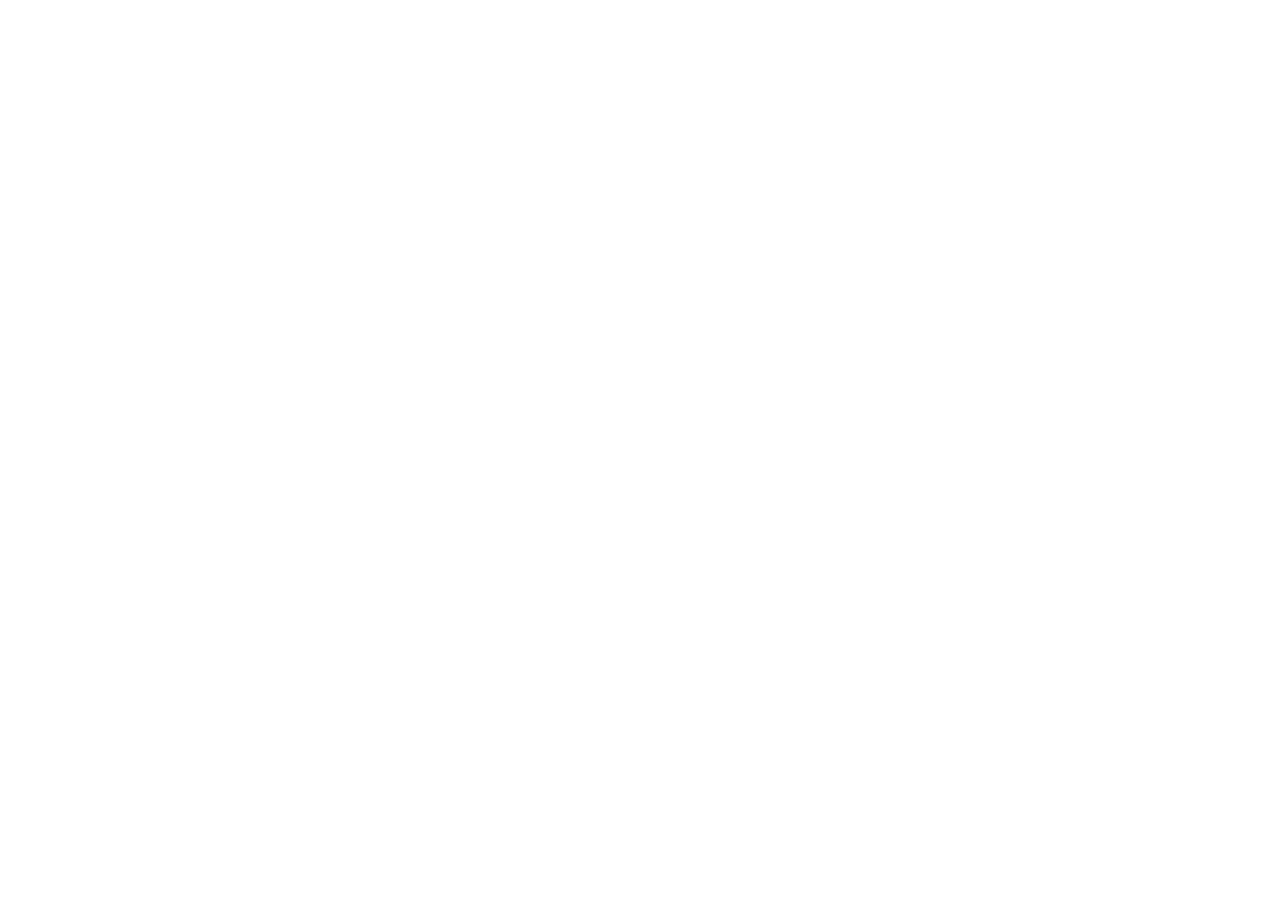
==== index.html @ 61651390 "Creación" ====
<!DOCTYPE html>
<html lang="es">
<head>
    <meta charset="UTF-8">
    <meta name="viewport" content="width=device-width, initial-scale=1.0">
    <title>Document</title>


    
</head>
<body>
    
</body>
</html>
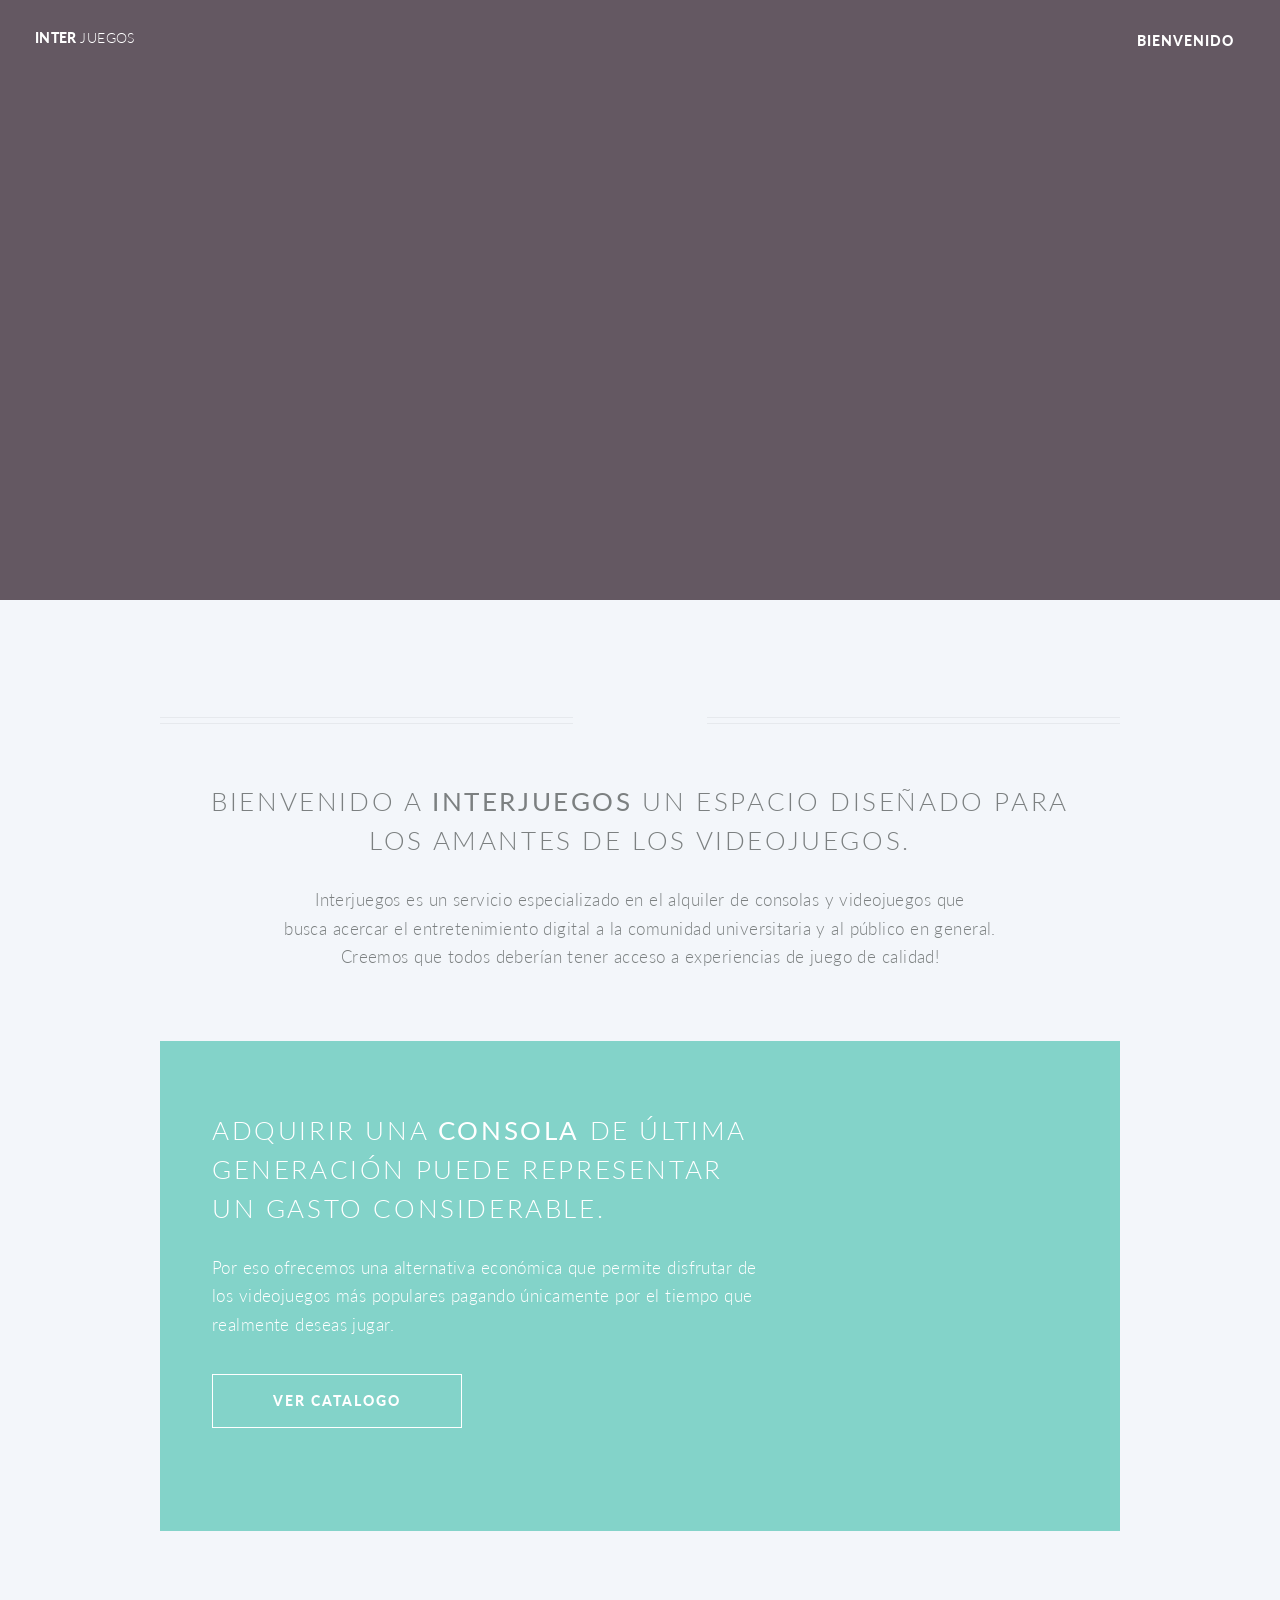
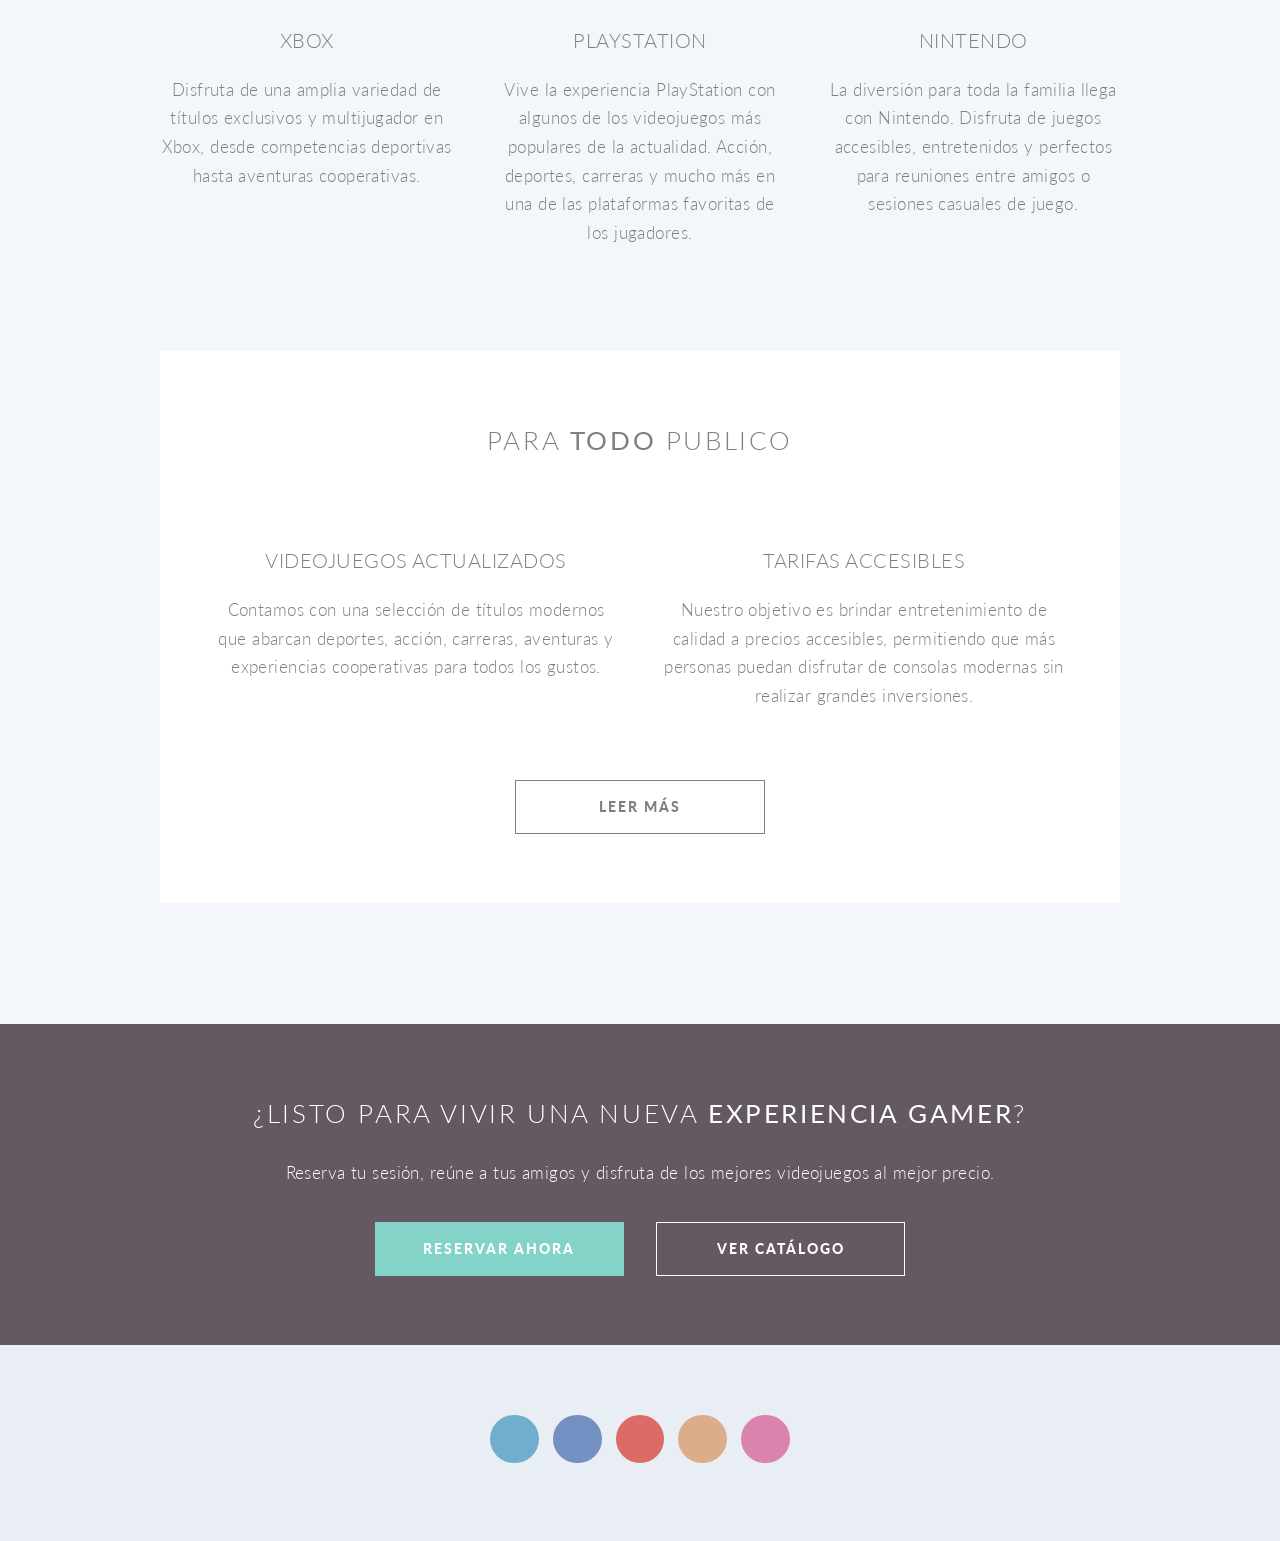
==== commit 68b3cbbc: "desarrollo" ====
--- a/index.html
+++ b/index.html
@@ -1,14 +1,257 @@
-<!DOCTYPE html>
-<html lang="es">
-<head>
-    <meta charset="UTF-8">
-    <meta name="viewport" content="width=device-width, initial-scale=1.0">
-    <title>Document</title>
-
-
-    
-</head>
-<body>
-    
-</body>
+<!DOCTYPE HTML>
+<html>
+	<head>
+		<title>InterJuegos</title>
+		<meta charset="utf-8" />
+		<meta name="viewport" content="width=device-width, initial-scale=1, user-scalable=no" />
+		<link rel="stylesheet" href="style.css" />
+		<noscript><link rel="stylesheet" href="assets/css/noscript.css" /></noscript>
+	</head>
+	<body class="index is-preload">
+		<div id="page-wrapper">
+			<!-- Header -->
+				<header id="header" class="alt">
+					<h1 id="logo"><a href="index.html">Inter <span>Juegos</span></a></h1>
+					<nav id="nav">
+						
+						<ul>
+							<li class="current"><a href="index.html">Bienvenido</a></li>
+							<!-- <li class="submenu">
+								<a href="#">Layouts</a>
+								<ul>
+									<li><a href="left-sidebar.html">Left Sidebar</a></li>
+									<li><a href="right-sidebar.html">Right Sidebar</a></li>
+									<li><a href="no-sidebar.html">No Sidebar</a></li>
+									<li><a href="contact.html">Contact</a></li>
+									<li class="submenu">
+										<a href="#">Submenu</a>
+										<ul>
+											<li><a href="#">Dolore Sed</a></li>
+											<li><a href="#">Consequat</a></li>
+											<li><a href="#">Lorem Magna</a></li>
+											<li><a href="#">Sed Magna</a></li>
+											<li><a href="#">Ipsum Nisl</a></li>
+										</ul>
+									</li>
+								</ul>
+							</li>
+							<li><a href="#" class="button primary">Sign Up</a></li> -->
+						</ul>
+
+					</nav>
+				</header>
+
+			<!-- Banner -->
+				<section id="banner">
+
+					<div class="inner">
+
+						<header>
+							<h2>Gamer</h2>
+						</header>
+						<p>La mejor <strong>Experiencia</strong>,
+						<br />
+						al mejor <strong>precio</strong>
+						<br />
+						solo en InterJuegos</a>.</p>
+						<footer>
+							<ul class="buttons stacked">
+								<li><a href="#main" class="button fit scrolly">Leer más</a></li>
+							</ul>
+						</footer>
+
+					</div>
+
+				</section>
+
+			<!-- Main -->
+				<article id="main">
+
+					<header class="special container">
+						<span class="icon solid fa-chart-bar"></span>
+						<h2>Bienvenido a <strong>InterJuegos</strong> un espacio diseñado para
+						<br />
+						los amantes de los videojuegos.</h2>
+						<p>Interjuegos es un servicio especializado en el alquiler de consolas y videojuegos que 
+						<br />
+							busca acercar el entretenimiento digital a la comunidad universitaria y al público en general.
+						<br />
+							Creemos que todos deberían tener acceso a experiencias de juego de calidad!</p>
+					</header>
+
+					<!-- One -->
+						<section class="wrapper style2 container special-alt">
+							<div class="row gtr-50">
+								<div class="col-8 col-12-narrower">
+
+									<header>
+										<h2>Adquirir una <strong>Consola</strong> de última generación puede representar un gasto considerable.</h2>
+									</header>
+									<p>Por eso ofrecemos una alternativa económica que permite disfrutar de los videojuegos más populares pagando únicamente por el tiempo que realmente deseas jugar.</p>
+									<footer>
+										<ul class="buttons">
+											<li><a href="#" class="button">Ver Catalogo</a></li>
+										</ul>
+									</footer>
+
+								</div>
+								<div class="col-4 col-12-narrower imp-narrower">
+
+									<ul class="featured-icons">
+										<li><span class="icon fa-clock"><span class="label">Feature 1</span></span></li>
+										<li><span class="icon solid fa-volume-up"><span class="label">Feature 2</span></span></li>
+										<li><span class="icon solid fa-laptop"><span class="label">Feature 3</span></span></li>
+										<li><span class="icon solid fa-inbox"><span class="label">Feature 4</span></span></li>
+										<li><span class="icon solid fa-lock"><span class="label">Feature 5</span></span></li>
+										<li><span class="icon solid fa-cog"><span class="label">Feature 6</span></span></li>
+									</ul>
+
+								</div>
+							</div>
+						</section>
+
+					<!-- Two -->
+						<section class="wrapper style1 container special">
+							<div class="row">
+								<div class="col-4 col-12-narrower">
+
+									<section>
+										<span class="icon solid featured fa-check"></span>
+										<header>
+											<h3>XBOX</h3>
+										</header>
+										<p>Disfruta de una amplia variedad de títulos exclusivos y multijugador en Xbox, desde competencias deportivas hasta aventuras cooperativas.</p>
+									</section>
+
+								</div>
+								<div class="col-4 col-12-narrower">
+
+									<section>
+										<span class="icon solid featured fa-check"></span>
+										<header>
+											<h3>PlayStation</h3>
+										</header>
+										<p>Vive la experiencia PlayStation con algunos de los videojuegos más populares de la actualidad. Acción, deportes, carreras y mucho más en una de las plataformas favoritas de los jugadores.</p>
+									</section>
+
+								</div>
+								<div class="col-4 col-12-narrower">
+
+									<section>
+										<span class="icon solid featured fa-check"></span>
+										<header>
+											<h3>Nintendo</h3>
+										</header>
+										<p>La diversión para toda la familia llega con Nintendo. Disfruta de juegos accesibles, entretenidos y perfectos para reuniones entre amigos o sesiones casuales de juego.</p>
+
+								</div>
+							</div>
+						</section>
+
+					<!-- Three -->
+						<section class="wrapper style3 container special">
+
+							<header class="major">
+								<h2>Para <strong>TODO</strong> Publico</h2>
+							</header>
+
+							<div class="row">
+								<div class="col-6 col-12-narrower">
+
+									<section>
+										<a href="#" class="image featured"><img src="images/pic01.jpg" alt="" /></a>
+										<header>
+											<h3>Videojuegos Actualizados</h3>
+										</header>
+										<p>Contamos con una selección de títulos modernos que abarcan deportes, acción, carreras, aventuras y experiencias cooperativas para todos los gustos.</p>
+									</section>
+
+								</div>
+								<div class="col-6 col-12-narrower">
+
+									<section>
+										<a href="#" class="image featured"><img src="images/pic02.jpg" alt="" /></a>
+										<header>
+											<h3>Tarifas Accesibles</h3>
+										</header>
+										<p>Nuestro objetivo es brindar entretenimiento de calidad a precios accesibles, permitiendo que más personas puedan disfrutar de consolas modernas sin realizar grandes inversiones.</p>
+									</section>
+
+								</div>
+							</div>
+							<div class="row">
+								<div class="col-6 col-12-narrower">
+
+									<!-- <section>
+										<a href="#" class="image featured"><img src="images/pic03.jpg" alt="" /></a>
+										<header>
+											<h3>Comunidad Gamer</h3>
+										</header>
+										<p>InterJuegos busca crear un espacio donde estudiantes y aficionados a los videojuegos puedan reunirse, compartir experiencias y descubrir nuevas formas de entretenimiento digital.</p>
+									</section>
+								<div class="col-6 col-12-narrower">
+
+									<section>
+										<a href="#" class="image featured"><img src="images/pic04.jpg" alt="" /></a>
+										<header>
+											<h3>Experiencias Multijugador</h3>
+										</header>
+										<p>Comparte partidas con tus amigos y disfruta de competencias llenas de emoción. InterJuegos está diseñado para ofrecer momentos inolvidables entre compañeros de estudio y grupos de amigos.</p>
+									</section>
+ -->
+								</div>
+							</div>
+
+							<footer class="major">
+								<ul class="buttons">
+									<li><a href="#" class="button">Leer Más</a></li>
+								</ul>
+							</footer> 
+
+						</section>
+
+				</article>
+
+			<!-- CTA -->
+				<section id="cta">
+
+					<header>
+						<h2>¿Listo para vivir una nueva <strong>experiencia gamer</strong>?</h2>
+						<p>Reserva tu sesión, reúne a tus amigos y disfruta de los mejores videojuegos al mejor precio.</p>
+					</header>
+					<footer>
+						<ul class="buttons">
+							<li><a href="#" class="button primary">Reservar ahora</a></li>
+							<li><a href="#" class="button">Ver catálogo</a></li>
+						</ul>
+					</footer>
+
+				</section>
+
+			<!-- Footer -->
+				<footer id="footer">
+
+					<ul class="icons">
+						<li><a href="#" class="icon brands circle fa-twitter"><span class="label">Twitter</span></a></li>
+						<li><a href="#" class="icon brands circle fa-facebook-f"><span class="label">Facebook</span></a></li>
+						<li><a href="#" class="icon brands circle fa-google-plus-g"><span class="label">Google+</span></a></li>
+						<li><a href="#" class="icon brands circle fa-github"><span class="label">Github</span></a></li>
+						<li><a href="#" class="icon brands circle fa-dribbble"><span class="label">Dribbble</span></a></li>
+					</ul>
+					
+				</footer>
+
+		</div>
+
+		<!-- Scripts -->
+			<script src="assets/js/jquery.min.js"></script>
+			<script src="assets/js/jquery.dropotron.min.js"></script>
+			<script src="assets/js/jquery.scrolly.min.js"></script>
+			<script src="assets/js/jquery.scrollex.min.js"></script>
+			<script src="assets/js/browser.min.js"></script>
+			<script src="assets/js/breakpoints.min.js"></script>
+			<script src="assets/js/util.js"></script>
+			<script src="assets/js/main.js"></script>
+
+	</body>
 </html>
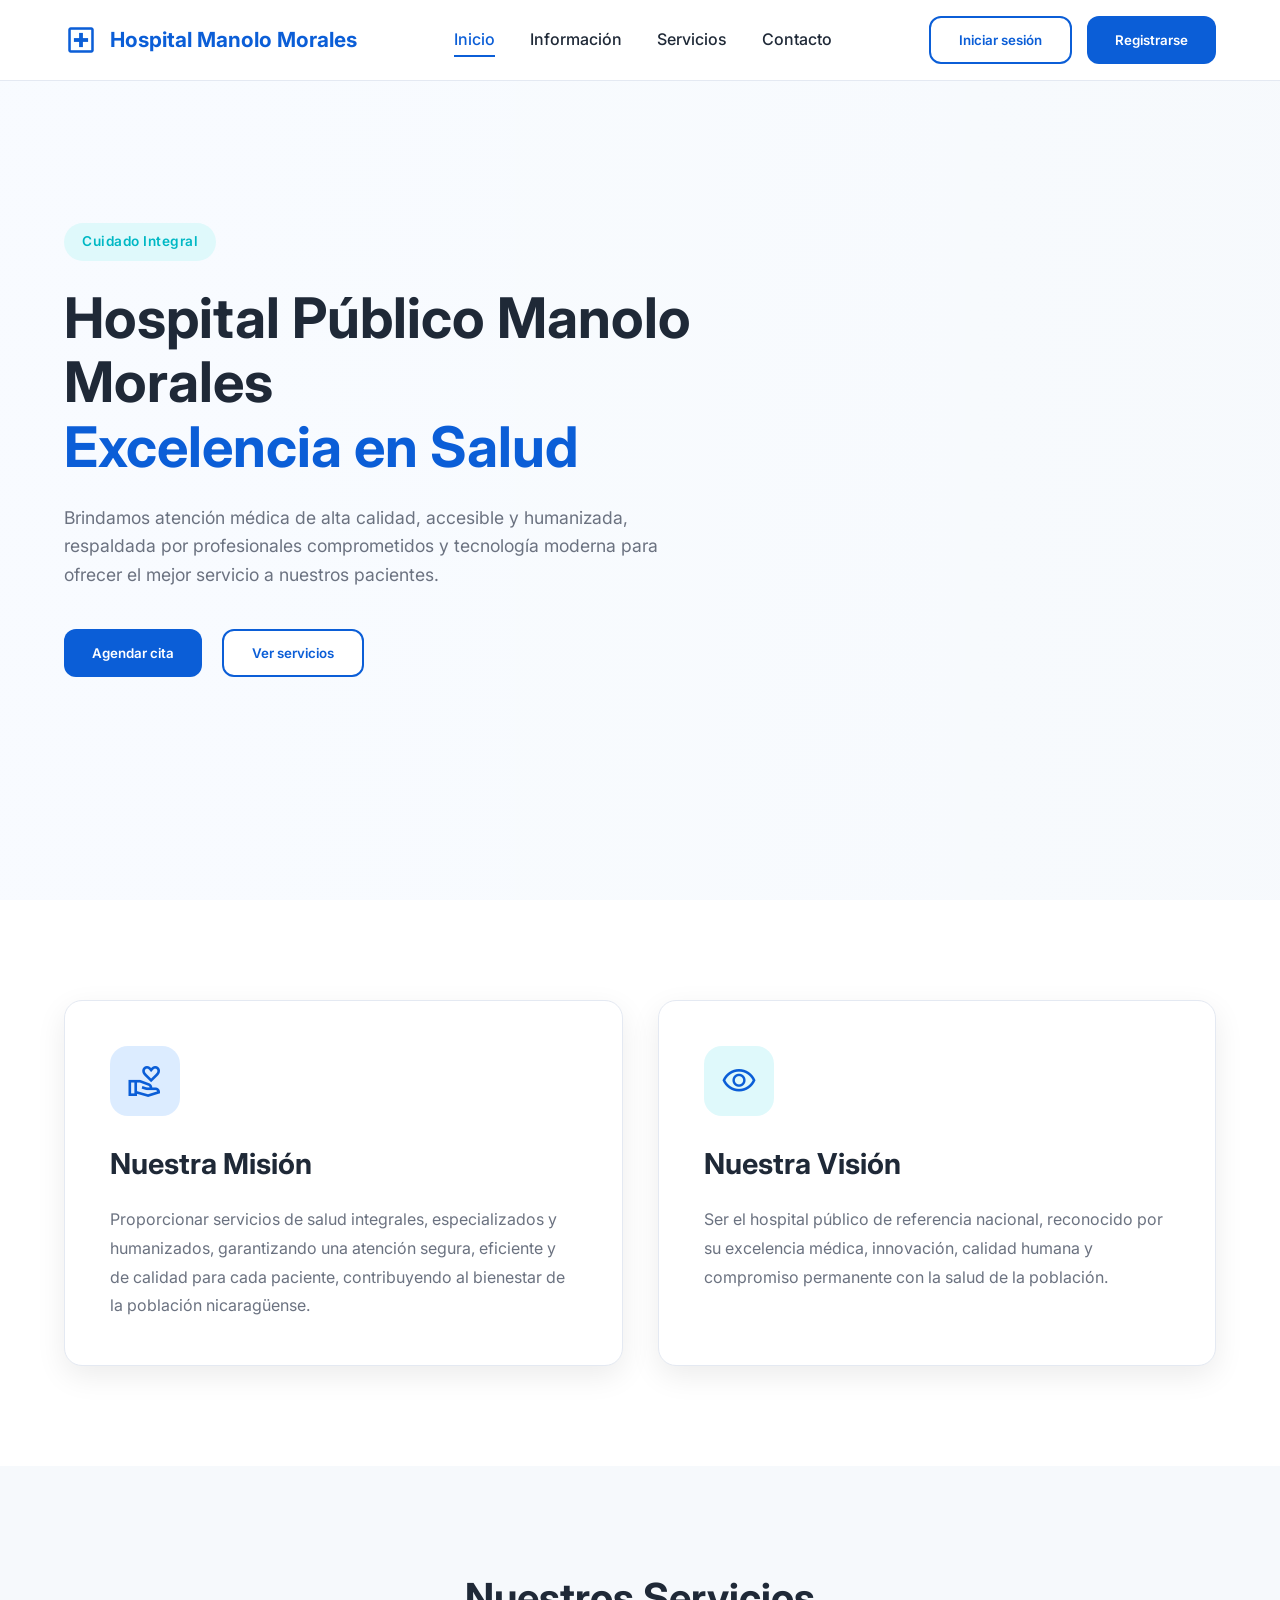
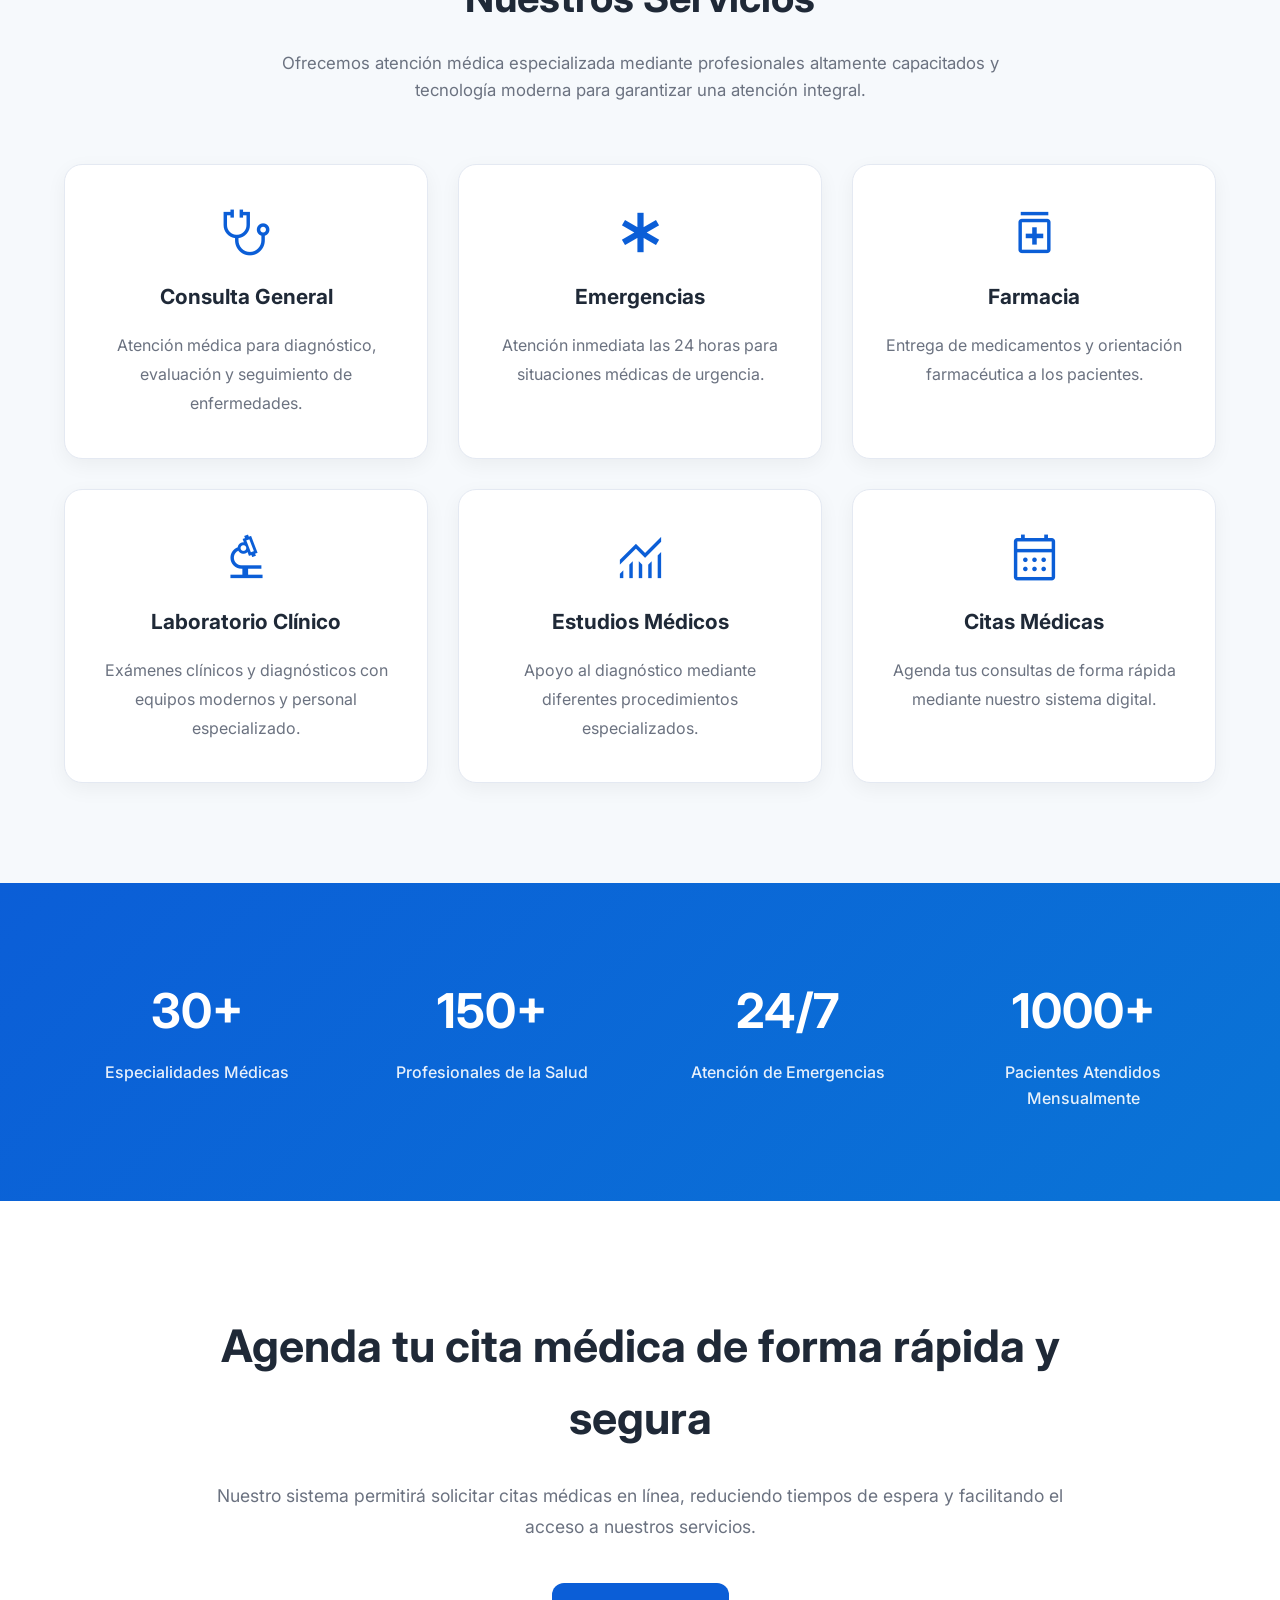
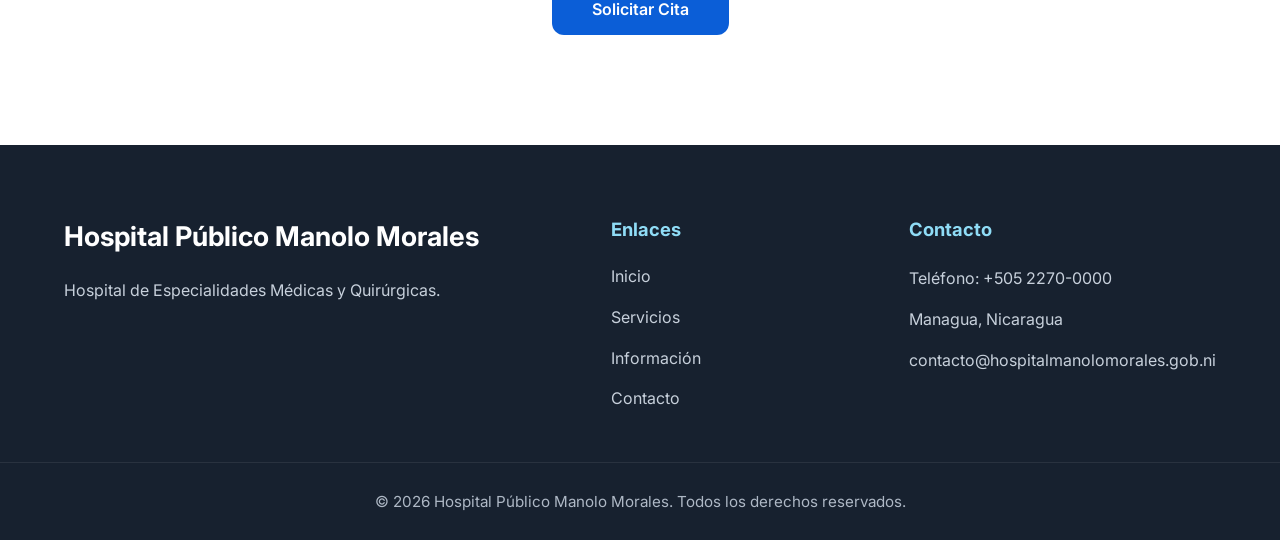
==== commit 4ef486aa: "Hospital web v1.2" ====
--- a/index.html
+++ b/index.html
@@ -1,257 +1,600 @@
-<!DOCTYPE HTML>
-<html>
-	<head>
-		<title>InterJuegos</title>
-		<meta charset="utf-8" />
-		<meta name="viewport" content="width=device-width, initial-scale=1, user-scalable=no" />
-		<link rel="stylesheet" href="style.css" />
-		<noscript><link rel="stylesheet" href="assets/css/noscript.css" /></noscript>
-	</head>
-	<body class="index is-preload">
-		<div id="page-wrapper">
-			<!-- Header -->
-				<header id="header" class="alt">
-					<h1 id="logo"><a href="index.html">Inter <span>Juegos</span></a></h1>
-					<nav id="nav">
-						
-						<ul>
-							<li class="current"><a href="index.html">Bienvenido</a></li>
-							<!-- <li class="submenu">
-								<a href="#">Layouts</a>
-								<ul>
-									<li><a href="left-sidebar.html">Left Sidebar</a></li>
-									<li><a href="right-sidebar.html">Right Sidebar</a></li>
-									<li><a href="no-sidebar.html">No Sidebar</a></li>
-									<li><a href="contact.html">Contact</a></li>
-									<li class="submenu">
-										<a href="#">Submenu</a>
-										<ul>
-											<li><a href="#">Dolore Sed</a></li>
-											<li><a href="#">Consequat</a></li>
-											<li><a href="#">Lorem Magna</a></li>
-											<li><a href="#">Sed Magna</a></li>
-											<li><a href="#">Ipsum Nisl</a></li>
-										</ul>
-									</li>
-								</ul>
-							</li>
-							<li><a href="#" class="button primary">Sign Up</a></li> -->
-						</ul>
-
-					</nav>
-				</header>
-
-			<!-- Banner -->
-				<section id="banner">
-
-					<div class="inner">
-
-						<header>
-							<h2>Gamer</h2>
-						</header>
-						<p>La mejor <strong>Experiencia</strong>,
-						<br />
-						al mejor <strong>precio</strong>
-						<br />
-						solo en InterJuegos</a>.</p>
-						<footer>
-							<ul class="buttons stacked">
-								<li><a href="#main" class="button fit scrolly">Leer más</a></li>
-							</ul>
-						</footer>
-
-					</div>
-
-				</section>
-
-			<!-- Main -->
-				<article id="main">
-
-					<header class="special container">
-						<span class="icon solid fa-chart-bar"></span>
-						<h2>Bienvenido a <strong>InterJuegos</strong> un espacio diseñado para
-						<br />
-						los amantes de los videojuegos.</h2>
-						<p>Interjuegos es un servicio especializado en el alquiler de consolas y videojuegos que 
-						<br />
-							busca acercar el entretenimiento digital a la comunidad universitaria y al público en general.
-						<br />
-							Creemos que todos deberían tener acceso a experiencias de juego de calidad!</p>
-					</header>
-
-					<!-- One -->
-						<section class="wrapper style2 container special-alt">
-							<div class="row gtr-50">
-								<div class="col-8 col-12-narrower">
-
-									<header>
-										<h2>Adquirir una <strong>Consola</strong> de última generación puede representar un gasto considerable.</h2>
-									</header>
-									<p>Por eso ofrecemos una alternativa económica que permite disfrutar de los videojuegos más populares pagando únicamente por el tiempo que realmente deseas jugar.</p>
-									<footer>
-										<ul class="buttons">
-											<li><a href="#" class="button">Ver Catalogo</a></li>
-										</ul>
-									</footer>
-
-								</div>
-								<div class="col-4 col-12-narrower imp-narrower">
-
-									<ul class="featured-icons">
-										<li><span class="icon fa-clock"><span class="label">Feature 1</span></span></li>
-										<li><span class="icon solid fa-volume-up"><span class="label">Feature 2</span></span></li>
-										<li><span class="icon solid fa-laptop"><span class="label">Feature 3</span></span></li>
-										<li><span class="icon solid fa-inbox"><span class="label">Feature 4</span></span></li>
-										<li><span class="icon solid fa-lock"><span class="label">Feature 5</span></span></li>
-										<li><span class="icon solid fa-cog"><span class="label">Feature 6</span></span></li>
-									</ul>
-
-								</div>
-							</div>
-						</section>
-
-					<!-- Two -->
-						<section class="wrapper style1 container special">
-							<div class="row">
-								<div class="col-4 col-12-narrower">
-
-									<section>
-										<span class="icon solid featured fa-check"></span>
-										<header>
-											<h3>XBOX</h3>
-										</header>
-										<p>Disfruta de una amplia variedad de títulos exclusivos y multijugador en Xbox, desde competencias deportivas hasta aventuras cooperativas.</p>
-									</section>
-
-								</div>
-								<div class="col-4 col-12-narrower">
-
-									<section>
-										<span class="icon solid featured fa-check"></span>
-										<header>
-											<h3>PlayStation</h3>
-										</header>
-										<p>Vive la experiencia PlayStation con algunos de los videojuegos más populares de la actualidad. Acción, deportes, carreras y mucho más en una de las plataformas favoritas de los jugadores.</p>
-									</section>
-
-								</div>
-								<div class="col-4 col-12-narrower">
-
-									<section>
-										<span class="icon solid featured fa-check"></span>
-										<header>
-											<h3>Nintendo</h3>
-										</header>
-										<p>La diversión para toda la familia llega con Nintendo. Disfruta de juegos accesibles, entretenidos y perfectos para reuniones entre amigos o sesiones casuales de juego.</p>
-
-								</div>
-							</div>
-						</section>
-
-					<!-- Three -->
-						<section class="wrapper style3 container special">
-
-							<header class="major">
-								<h2>Para <strong>TODO</strong> Publico</h2>
-							</header>
-
-							<div class="row">
-								<div class="col-6 col-12-narrower">
-
-									<section>
-										<a href="#" class="image featured"><img src="images/pic01.jpg" alt="" /></a>
-										<header>
-											<h3>Videojuegos Actualizados</h3>
-										</header>
-										<p>Contamos con una selección de títulos modernos que abarcan deportes, acción, carreras, aventuras y experiencias cooperativas para todos los gustos.</p>
-									</section>
-
-								</div>
-								<div class="col-6 col-12-narrower">
-
-									<section>
-										<a href="#" class="image featured"><img src="images/pic02.jpg" alt="" /></a>
-										<header>
-											<h3>Tarifas Accesibles</h3>
-										</header>
-										<p>Nuestro objetivo es brindar entretenimiento de calidad a precios accesibles, permitiendo que más personas puedan disfrutar de consolas modernas sin realizar grandes inversiones.</p>
-									</section>
-
-								</div>
-							</div>
-							<div class="row">
-								<div class="col-6 col-12-narrower">
-
-									<!-- <section>
-										<a href="#" class="image featured"><img src="images/pic03.jpg" alt="" /></a>
-										<header>
-											<h3>Comunidad Gamer</h3>
-										</header>
-										<p>InterJuegos busca crear un espacio donde estudiantes y aficionados a los videojuegos puedan reunirse, compartir experiencias y descubrir nuevas formas de entretenimiento digital.</p>
-									</section>
-								<div class="col-6 col-12-narrower">
-
-									<section>
-										<a href="#" class="image featured"><img src="images/pic04.jpg" alt="" /></a>
-										<header>
-											<h3>Experiencias Multijugador</h3>
-										</header>
-										<p>Comparte partidas con tus amigos y disfruta de competencias llenas de emoción. InterJuegos está diseñado para ofrecer momentos inolvidables entre compañeros de estudio y grupos de amigos.</p>
-									</section>
- -->
-								</div>
-							</div>
-
-							<footer class="major">
-								<ul class="buttons">
-									<li><a href="#" class="button">Leer Más</a></li>
-								</ul>
-							</footer> 
-
-						</section>
-
-				</article>
-
-			<!-- CTA -->
-				<section id="cta">
-
-					<header>
-						<h2>¿Listo para vivir una nueva <strong>experiencia gamer</strong>?</h2>
-						<p>Reserva tu sesión, reúne a tus amigos y disfruta de los mejores videojuegos al mejor precio.</p>
-					</header>
-					<footer>
-						<ul class="buttons">
-							<li><a href="#" class="button primary">Reservar ahora</a></li>
-							<li><a href="#" class="button">Ver catálogo</a></li>
-						</ul>
-					</footer>
-
-				</section>
-
-			<!-- Footer -->
-				<footer id="footer">
-
-					<ul class="icons">
-						<li><a href="#" class="icon brands circle fa-twitter"><span class="label">Twitter</span></a></li>
-						<li><a href="#" class="icon brands circle fa-facebook-f"><span class="label">Facebook</span></a></li>
-						<li><a href="#" class="icon brands circle fa-google-plus-g"><span class="label">Google+</span></a></li>
-						<li><a href="#" class="icon brands circle fa-github"><span class="label">Github</span></a></li>
-						<li><a href="#" class="icon brands circle fa-dribbble"><span class="label">Dribbble</span></a></li>
-					</ul>
-					
-				</footer>
-
-		</div>
-
-		<!-- Scripts -->
-			<script src="assets/js/jquery.min.js"></script>
-			<script src="assets/js/jquery.dropotron.min.js"></script>
-			<script src="assets/js/jquery.scrolly.min.js"></script>
-			<script src="assets/js/jquery.scrollex.min.js"></script>
-			<script src="assets/js/browser.min.js"></script>
-			<script src="assets/js/breakpoints.min.js"></script>
-			<script src="assets/js/util.js"></script>
-			<script src="assets/js/main.js"></script>
-
-	</body>
+<!DOCTYPE html>
+<html lang="es">
+
+<head>
+    <meta charset="UTF-8">
+    <meta name="viewport" content="width=device-width, initial-scale=1.0">
+
+    <title>Hospital Público Manolo Morales</title>
+
+    <!-- Google Fonts -->
+    <link rel="preconnect" href="https://fonts.googleapis.com">
+    <link rel="preconnect" href="https://fonts.gstatic.com" crossorigin>
+
+    <link href="https://fonts.googleapis.com/css2?family=Inter:wght@300;400;500;600;700&display=swap"
+        rel="stylesheet">
+
+    <!-- Material Symbols -->
+    <link href="https://fonts.googleapis.com/css2?family=Material+Symbols+Outlined" rel="stylesheet">
+
+    <!-- Estilos -->
+    <link rel="stylesheet" href="assets/css/style.css">
+    <link rel="stylesheet" href="css/responsive.css">
+</head>
+
+<body>
+
+    <!-- ===========================
+         HEADER
+    ============================ -->
+
+    <header class="header">
+
+        <div class="container">
+
+            <div class="logo">
+
+                <span class="material-symbols-outlined">
+                    local_hospital
+                </span>
+
+                <h2>Hospital Manolo Morales</h2>
+
+            </div>
+
+            <nav class="navbar">
+
+                <ul class="nav-links">
+
+                    <li>
+                        <a href="#" class="active">
+                            Inicio
+                        </a>
+                    </li>
+
+                    <li>
+                        <a href="#">
+                            Información
+                        </a>
+                    </li>
+
+                    <li>
+                        <a href="#">
+                            Servicios
+                        </a>
+                    </li>
+
+                    <li>
+                        <a href="#">
+                            Contacto
+                        </a>
+                    </li>
+
+                </ul>
+
+            </nav>
+
+            <div class="header-buttons">
+
+                <a href="/assets/html/login.html">
+                    <button class="btn btn-outline">
+                        Iniciar sesión
+                    </button>
+                </a>
+
+                <button class="btn btn-primary">
+                    Registrarse
+                </button>
+
+            </div>
+
+            <button class="menu-button">
+
+                <span class="material-symbols-outlined">
+                    menu
+                </span>
+
+            </button>
+
+        </div>
+
+    </header>
+
+    <!-- ===========================
+         MAIN
+    ============================ -->
+
+    <main>
+
+        <!-- ===========================
+             HERO
+        ============================ -->
+
+        <section class="hero">
+
+            <div class="hero-overlay"></div>
+
+            <div class="container hero-container">
+
+                <div class="hero-content">
+
+                    <span class="hero-tag">
+
+                        Cuidado Integral
+
+                    </span>
+
+                    <h1>
+
+                        Hospital Público Manolo Morales
+
+                        <span>
+
+                            Excelencia en Salud
+
+                        </span>
+
+                    </h1>
+
+                    <p>
+
+                        Brindamos atención médica de alta calidad,
+                        accesible y humanizada, respaldada por
+                        profesionales comprometidos y tecnología
+                        moderna para ofrecer el mejor servicio a
+                        nuestros pacientes.
+
+                    </p>
+
+                    <div class="hero-buttons">
+
+                        <button class="btn btn-primary">
+
+                            Agendar cita
+
+                        </button>
+
+                        <button class="btn btn-secondary">
+
+                            Ver servicios
+
+                        </button>
+
+                    </div>
+
+                </div>
+
+            </div>
+
+        </section>
+
+                <!-- ===========================
+             MISIÓN Y VISIÓN
+        ============================ -->
+
+        <section class="about">
+
+            <div class="container">
+
+                <div class="cards">
+
+                    <!-- Misión -->
+
+                    <article class="card">
+
+                        <div class="card-icon">
+
+                            <span class="material-symbols-outlined">
+                                volunteer_activism
+                            </span>
+
+                        </div>
+
+                        <h2>
+                            Nuestra Misión
+                        </h2>
+
+                        <p>
+
+                            Proporcionar servicios de salud integrales,
+                            especializados y humanizados, garantizando
+                            una atención segura, eficiente y de calidad
+                            para cada paciente, contribuyendo al bienestar
+                            de la población nicaragüense.
+
+                        </p>
+
+                    </article>
+
+                    <!-- Visión -->
+
+                    <article class="card">
+
+                        <div class="card-icon secondary">
+
+                            <span class="material-symbols-outlined">
+                                visibility
+                            </span>
+
+                        </div>
+
+                        <h2>
+                            Nuestra Visión
+                        </h2>
+
+                        <p>
+
+                            Ser el hospital público de referencia nacional,
+                            reconocido por su excelencia médica, innovación,
+                            calidad humana y compromiso permanente con la
+                            salud de la población.
+
+                        </p>
+
+                    </article>
+
+                </div>
+
+            </div>
+
+        </section>
+
+        <!-- ===========================
+             SERVICIOS
+        ============================ -->
+
+        <section class="services">
+
+            <div class="container">
+
+                <div class="section-title">
+
+                    <h2>
+                        Nuestros Servicios
+                    </h2>
+
+                    <p>
+
+                        Ofrecemos atención médica especializada mediante
+                        profesionales altamente capacitados y tecnología
+                        moderna para garantizar una atención integral.
+
+                    </p>
+
+                </div>
+
+                <div class="services-grid">
+
+                    <article class="service-card">
+
+                        <span class="material-symbols-outlined">
+                            stethoscope
+                        </span>
+
+                        <h3>
+                            Consulta General
+                        </h3>
+
+                        <p>
+
+                            Atención médica para diagnóstico,
+                            evaluación y seguimiento de enfermedades.
+
+                        </p>
+
+                    </article>
+
+                    <article class="service-card">
+
+                        <span class="material-symbols-outlined">
+                            emergency
+                        </span>
+
+                        <h3>
+                            Emergencias
+                        </h3>
+
+                        <p>
+
+                            Atención inmediata las 24 horas para
+                            situaciones médicas de urgencia.
+
+                        </p>
+
+                    </article>
+
+                    <article class="service-card">
+
+                        <span class="material-symbols-outlined">
+                            medication
+                        </span>
+
+                        <h3>
+                            Farmacia
+                        </h3>
+
+                        <p>
+
+                            Entrega de medicamentos y orientación
+                            farmacéutica a los pacientes.
+
+                        </p>
+
+                    </article>
+
+                    <article class="service-card">
+
+                        <span class="material-symbols-outlined">
+                            biotech
+                        </span>
+
+                        <h3>
+                            Laboratorio Clínico
+                        </h3>
+
+                        <p>
+
+                            Exámenes clínicos y diagnósticos con
+                            equipos modernos y personal especializado.
+
+                        </p>
+
+                    </article>
+
+                    <article class="service-card">
+
+                        <span class="material-symbols-outlined">
+                            monitoring
+                        </span>
+
+                        <h3>
+                            Estudios Médicos
+                        </h3>
+
+                        <p>
+
+                            Apoyo al diagnóstico mediante diferentes
+                            procedimientos especializados.
+
+                        </p>
+
+                    </article>
+
+                    <article class="service-card">
+
+                        <span class="material-symbols-outlined">
+                            calendar_month
+                        </span>
+
+                        <h3>
+                            Citas Médicas
+                        </h3>
+
+                        <p>
+
+                            Agenda tus consultas de forma rápida
+                            mediante nuestro sistema digital.
+
+                        </p>
+
+                    </article>
+
+                </div>
+
+            </div>
+
+        </section>
+
+                <!-- ===========================
+             ESTADÍSTICAS
+        ============================ -->
+
+        <section class="statistics">
+
+            <div class="container">
+
+                <div class="statistics-grid">
+
+                    <div class="stat-item">
+
+                        <h2>30+</h2>
+
+                        <p>
+                            Especialidades Médicas
+                        </p>
+
+                    </div>
+
+                    <div class="stat-item">
+
+                        <h2>150+</h2>
+
+                        <p>
+                            Profesionales de la Salud
+                        </p>
+
+                    </div>
+
+                    <div class="stat-item">
+
+                        <h2>24/7</h2>
+
+                        <p>
+                            Atención de Emergencias
+                        </p>
+
+                    </div>
+
+                    <div class="stat-item">
+
+                        <h2>1000+</h2>
+
+                        <p>
+                            Pacientes Atendidos Mensualmente
+                        </p>
+
+                    </div>
+
+                </div>
+
+            </div>
+
+        </section>
+
+        <!-- ===========================
+             LLAMADO A LA ACCIÓN
+        ============================ -->
+
+        <section class="cta">
+
+            <div class="container">
+
+                <div class="cta-content">
+
+                    <h2>
+
+                        Agenda tu cita médica de forma rápida y segura
+
+                    </h2>
+
+                    <p>
+
+                        Nuestro sistema permitirá solicitar citas
+                        médicas en línea, reduciendo tiempos de espera
+                        y facilitando el acceso a nuestros servicios.
+
+                    </p>
+
+                    <button class="btn btn-primary">
+
+                        Solicitar Cita
+
+                    </button>
+
+                </div>
+
+            </div>
+
+        </section>
+
+    </main>
+
+    <!-- ===========================
+         FOOTER
+    ============================ -->
+
+    <footer class="footer">
+
+        <div class="container footer-container">
+
+            <div class="footer-info">
+
+                <h3>
+
+                    Hospital Público Manolo Morales
+
+                </h3>
+
+                <p>
+
+                    Hospital de Especialidades Médicas y Quirúrgicas.
+
+                </p>
+
+            </div>
+
+            <div class="footer-links">
+
+                <h4>
+
+                    Enlaces
+
+                </h4>
+
+                <ul>
+
+                    <li>
+
+                        <a href="#">
+                            Inicio
+                        </a>
+
+                    </li>
+
+                    <li>
+
+                        <a href="#">
+                            Servicios
+                        </a>
+
+                    </li>
+
+                    <li>
+
+                        <a href="#">
+                            Información
+                        </a>
+
+                    </li>
+
+                    <li>
+
+                        <a href="#">
+                            Contacto
+                        </a>
+
+                    </li>
+
+                </ul>
+
+            </div>
+
+            <div class="footer-contact">
+
+                <h4>
+
+                    Contacto
+
+                </h4>
+
+                <p>
+
+                    Teléfono: +505 2270-0000
+
+                </p>
+
+                <p>
+
+                    Managua, Nicaragua
+
+                </p>
+
+                <p>
+
+                    contacto@hospitalmanolomorales.gob.ni
+
+                </p>
+
+            </div>
+
+        </div>
+
+        <div class="footer-bottom">
+
+            <p>
+
+                © 2026 Hospital Público Manolo Morales. Todos los derechos reservados.
+
+            </p>
+
+        </div>
+
+    </footer>
+
+    <!-- JavaScript -->
+
+    <script src="assets/js/script.js"></script>
+
+</body>
+
 </html>
--- a/assets/css/style.css
+++ b/assets/css/style.css
@@ -0,0 +1,1087 @@
+/*==================================================
+    VARIABLES GENERALES
+==================================================*/
+
+:root {
+
+    --primary: #0b5ed7;
+    --primary-dark: #0848a7;
+    --secondary: #00b8c4;
+    --secondary-light: #dff9fb;
+
+    --white: #ffffff;
+    --background: #f6f9fc;
+
+    --text: #1f2937;
+    --text-light: #6b7280;
+
+    --border: #e4e9f2;
+
+    --shadow: 0 10px 30px rgba(0,0,0,.08);
+
+    --radius: 12px;
+
+    --transition: .3s ease;
+
+    --max-width: 1200px;
+
+}
+
+/*==================================================
+    RESET
+==================================================*/
+
+*{
+    margin:0;
+    padding:0;
+    box-sizing:border-box;
+}
+
+html{
+
+    scroll-behavior:smooth;
+
+}
+
+body{
+
+    font-family:'Inter',sans-serif;
+
+    background:var(--background);
+
+    color:var(--text);
+
+    line-height:1.6;
+
+}
+
+img{
+
+    max-width:100%;
+
+    display:block;
+
+}
+
+a{
+
+    text-decoration:none;
+
+    color:inherit;
+
+}
+
+ul{
+
+    list-style:none;
+
+}
+
+button{
+
+    border:none;
+
+    cursor:pointer;
+
+    font-family:inherit;
+
+}
+
+/*==================================================
+    CONTENEDOR
+==================================================*/
+
+.container{
+
+    width:90%;
+
+    max-width:var(--max-width);
+
+    margin:auto;
+
+}
+
+/*==================================================
+    HEADER
+==================================================*/
+
+.header{
+
+    position:fixed;
+
+    top:0;
+
+    left:0;
+
+    width:100%;
+
+    background:rgba(255,255,255,.92);
+
+    backdrop-filter:blur(12px);
+
+    border-bottom:1px solid var(--border);
+
+    z-index:1000;
+
+}
+
+.header .container{
+
+    display:flex;
+
+    justify-content:space-between;
+
+    align-items:center;
+
+    height:80px;
+
+}
+
+.logo{
+
+    display:flex;
+
+    align-items:center;
+
+    gap:12px;
+
+}
+
+.logo span{
+
+    font-size:34px;
+
+    color:var(--primary);
+
+}
+
+.logo h2{
+
+    font-size:1.3rem;
+
+    color:var(--primary);
+
+    font-weight:700;
+
+}
+
+.nav-links{
+
+    display:flex;
+
+    gap:35px;
+
+}
+
+.nav-links a{
+
+    color:var(--text);
+
+    font-weight:500;
+
+    transition:var(--transition);
+
+    position:relative;
+
+}
+
+.nav-links a:hover{
+
+    color:var(--primary);
+
+}
+
+.nav-links a.active{
+
+    color:var(--primary);
+
+}
+
+.nav-links a.active::after{
+
+    content:"";
+
+    position:absolute;
+
+    left:0;
+
+    bottom:-8px;
+
+    width:100%;
+
+    height:2px;
+
+    background:var(--primary);
+
+}
+
+/*==================================================
+    BOTONES
+==================================================*/
+
+.header-buttons{
+
+    display:flex;
+
+    gap:15px;
+
+}
+
+.btn{
+
+    padding:14px 28px;
+
+    border-radius:var(--radius);
+
+    font-weight:600;
+
+    transition:var(--transition);
+
+}
+
+.btn-primary{
+
+    background:var(--primary);
+
+    color:white;
+
+}
+
+.btn-primary:hover{
+
+    background:var(--primary-dark);
+
+    transform:translateY(-2px);
+
+}
+
+.btn-outline{
+
+    background:white;
+
+    border:2px solid var(--primary);
+
+    color:var(--primary);
+
+}
+
+.btn-outline:hover{
+
+    background:var(--primary);
+
+    color:white;
+
+}
+
+.btn-secondary{
+
+    background:white;
+
+    color:var(--primary);
+
+    border:2px solid var(--primary);
+
+}
+
+.btn-secondary:hover{
+
+    background:var(--primary);
+    
+    border:2px solid var(--primary);
+
+    color:rgb(255, 255, 255);
+
+}
+
+.menu-button{
+
+    display:none;
+
+    background:none;
+
+}
+
+.menu-button span{
+
+    font-size:34px;
+
+    color:var(--primary);
+
+}
+
+/*==================================================
+    HERO
+==================================================*/
+
+.hero{
+
+    height:100vh;
+
+    min-height:700px;
+
+    background-image:url("../img/hero.jpg");
+
+    background-size:cover;
+
+    background-position:center;
+
+    position:relative;
+
+    display:flex;
+
+    align-items:center;
+
+}
+
+.hero-overlay{
+
+    position:absolute;
+
+    inset:0;
+
+    background:linear-gradient(
+        90deg,
+        rgba(248,251,255,.95) 20%,
+        rgba(248,251,255,.75) 55%,
+        rgba(248,251,255,.20) 100%
+    );
+
+}
+
+.hero-container{
+
+    position:relative;
+
+    z-index:2;
+
+}
+
+.hero-content{
+
+    max-width:650px;
+
+}
+
+.hero-tag{
+
+    display:inline-block;
+
+    padding:8px 18px;
+
+    background:var(--secondary-light);
+
+    color:var(--secondary);
+
+    border-radius:50px;
+
+    font-size:.85rem;
+
+    font-weight:600;
+
+    margin-bottom:25px;
+
+}
+
+.hero-content h1{
+
+    font-size:3.5rem;
+
+    line-height:1.15;
+
+    margin-bottom:25px;
+
+}
+
+.hero-content h1 span{
+
+    display:block;
+
+    color:var(--primary);
+
+}
+
+.hero-content p{
+
+    color:var(--text-light);
+
+    font-size:1.1rem;
+
+    margin-bottom:40px;
+
+}
+
+.hero-buttons{
+
+    display:flex;
+
+    gap:20px;
+
+}
+
+/*==================================================
+    MISIÓN Y VISIÓN
+==================================================*/
+
+.about{
+
+    padding:100px 0;
+
+    background:#ffffff;
+
+}
+
+.cards{
+
+    display:grid;
+
+    grid-template-columns:repeat(2,1fr);
+
+    gap:35px;
+
+}
+
+.card{
+
+    background:#fff;
+
+    padding:45px;
+
+    border:1px solid var(--border);
+
+    border-radius:18px;
+
+    box-shadow:var(--shadow);
+
+    transition:var(--transition);
+
+}
+
+.card:hover{
+
+    transform:translateY(-8px);
+
+}
+
+.card-icon{
+
+    width:70px;
+
+    height:70px;
+
+    display:flex;
+
+    align-items:center;
+
+    justify-content:center;
+
+    background:#dcecff;
+
+    border-radius:18px;
+
+    margin-bottom:25px;
+
+}
+
+.card-icon.secondary{
+
+    background:#dff9fb;
+
+}
+
+.card-icon span{
+
+    font-size:36px;
+
+    color:var(--primary);
+
+}
+
+.card h2{
+
+    font-size:1.8rem;
+
+    margin-bottom:18px;
+
+}
+
+.card p{
+
+    color:var(--text-light);
+
+    line-height:1.8;
+
+}
+
+/*==================================================
+    TÍTULOS DE SECCIÓN
+==================================================*/
+
+.section-title{
+
+    text-align:center;
+
+    max-width:720px;
+
+    margin:0 auto 60px;
+
+}
+
+.section-title h2{
+
+    font-size:2.5rem;
+
+    margin-bottom:20px;
+
+    color:var(--text);
+
+}
+
+.section-title p{
+
+    color:var(--text-light);
+
+    font-size:1.05rem;
+
+}
+
+/*==================================================
+    SERVICIOS
+==================================================*/
+
+.services{
+
+    padding:100px 0;
+
+    background:var(--background);
+
+}
+
+.services-grid{
+
+    display:grid;
+
+    grid-template-columns:repeat(3,1fr);
+
+    gap:30px;
+
+}
+
+.service-card{
+
+    background:#fff;
+
+    padding:40px 30px;
+
+    border-radius:18px;
+
+    border:1px solid var(--border);
+
+    text-align:center;
+
+    transition:var(--transition);
+
+    box-shadow:0 6px 20px rgba(0,0,0,.05);
+
+}
+
+.service-card:hover{
+
+    transform:translateY(-10px);
+
+    box-shadow:0 20px 35px rgba(0,0,0,.12);
+
+}
+
+.service-card span{
+
+    font-size:55px;
+
+    color:var(--primary);
+
+    margin-bottom:20px;
+
+}
+
+.service-card h3{
+
+    margin-bottom:18px;
+
+    font-size:1.3rem;
+
+}
+
+.service-card p{
+
+    color:var(--text-light);
+
+    line-height:1.8;
+
+}
+
+/*==================================================
+    ESTADÍSTICAS
+==================================================*/
+
+.statistics{
+
+    padding:90px 0;
+
+    background:linear-gradient(
+        135deg,
+        var(--primary),
+        #0a74d6
+    );
+
+}
+
+.statistics-grid{
+
+    display:grid;
+
+    grid-template-columns:repeat(4,1fr);
+
+    gap:30px;
+
+}
+
+.stat-item{
+
+    text-align:center;
+
+    color:white;
+
+}
+
+.stat-item h2{
+
+    font-size:3rem;
+
+    margin-bottom:10px;
+
+}
+
+.stat-item p{
+
+    font-size:1rem;
+
+    opacity:.9;
+
+}
+
+/*==================================================
+    CTA
+==================================================*/
+
+.cta{
+
+    padding:110px 0;
+
+    background:#fff;
+
+}
+
+.cta-content{
+
+    max-width:850px;
+
+    margin:auto;
+
+    text-align:center;
+
+}
+
+.cta-content h2{
+
+    font-size:2.8rem;
+
+    margin-bottom:25px;
+
+}
+
+.cta-content p{
+
+    color:var(--text-light);
+
+    font-size:1.1rem;
+
+    margin-bottom:40px;
+
+    line-height:1.8;
+
+}
+
+/*==================================================
+    FOOTER
+==================================================*/
+
+.footer{
+
+    background:#17212f;
+
+    color:#ffffff;
+
+    padding-top:70px;
+
+}
+
+.footer-container{
+
+    display:grid;
+
+    grid-template-columns:2fr 1fr 1fr;
+
+    gap:50px;
+
+    padding-bottom:50px;
+
+}
+
+.footer h3{
+
+    font-size:1.7rem;
+
+    margin-bottom:18px;
+
+}
+
+.footer h4{
+
+    font-size:1.15rem;
+
+    margin-bottom:20px;
+
+    color:#8fdcf6;
+
+}
+
+.footer p{
+
+    color:#c7d0db;
+
+    line-height:1.8;
+
+}
+
+.footer-links ul{
+
+    display:flex;
+
+    flex-direction:column;
+
+    gap:15px;
+
+}
+
+.footer-links a{
+
+    color:#c7d0db;
+
+    transition:var(--transition);
+
+}
+
+.footer-links a:hover{
+
+    color:#ffffff;
+
+    padding-left:6px;
+
+}
+
+.footer-contact p{
+
+    margin-bottom:12px;
+
+}
+
+.footer-bottom{
+
+    border-top:1px solid rgba(255,255,255,.08);
+
+    text-align:center;
+
+    padding:25px 0;
+
+}
+
+.footer-bottom p{
+
+    color:#aeb8c5;
+
+    font-size:.95rem;
+
+}
+
+/*==================================================
+    ANIMACIONES
+==================================================*/
+
+@keyframes fadeUp{
+
+    from{
+
+        opacity:0;
+
+        transform:translateY(40px);
+
+    }
+
+    to{
+
+        opacity:1;
+
+        transform:translateY(0);
+
+    }
+
+}
+
+.hero-content{
+
+    animation:fadeUp .9s ease;
+
+}
+
+.card{
+
+    animation:fadeUp .8s ease;
+
+}
+
+.service-card{
+
+    animation:fadeUp .8s ease;
+
+}
+
+/*==================================================
+    SCROLLBAR
+==================================================*/
+
+::-webkit-scrollbar{
+
+    width:10px;
+
+}
+
+::-webkit-scrollbar-track{
+
+    background:#eef2f7;
+
+}
+
+::-webkit-scrollbar-thumb{
+
+    background:var(--primary);
+
+    border-radius:20px;
+
+}
+
+::-webkit-scrollbar-thumb:hover{
+
+    background:var(--primary-dark);
+
+}
+
+/*==================================================
+    SELECCIÓN DE TEXTO
+==================================================*/
+
+::selection{
+
+    background:var(--primary);
+
+    color:#ffffff;
+
+}
+
+/*==================================================
+    UTILIDADES
+==================================================*/
+
+.text-center{
+
+    text-align:center;
+
+}
+
+.mt-1{
+
+    margin-top:10px;
+
+}
+
+.mt-2{
+
+    margin-top:20px;
+
+}
+
+.mt-3{
+
+    margin-top:30px;
+
+}
+
+.mb-1{
+
+    margin-bottom:10px;
+
+}
+
+.mb-2{
+
+    margin-bottom:20px;
+
+}
+
+.mb-3{
+
+    margin-bottom:30px;
+
+}
+
+/*==================================================
+    EFECTOS GENERALES
+==================================================*/
+
+.card,
+.service-card,
+.btn{
+
+    transition:
+        transform .3s ease,
+        box-shadow .3s ease,
+        background .3s ease,
+        color .3s ease;
+
+}
+
+.btn:active{
+
+    transform:scale(.97);
+
+}
+
+.service-card:hover span{
+
+    transform:scale(1.08);
+
+}
+
+.service-card span{
+
+    transition:transform .3s ease;
+
+}
+
+.logo h2{
+
+    user-select:none;
+
+}
+
+.hero-tag{
+
+    letter-spacing:.5px;
+
+}
+
+.statistics h2{
+
+    font-weight:700;
+
+}
+
+.statistics p{
+
+    font-weight:500;
+
+}
+
+.cta .btn{
+
+    padding:16px 40px;
+
+    font-size:1rem;
+
+}
+
+footer a{
+
+    text-decoration:none;
+
+}
+
+/*==================================================
+    FIN DEL ARCHIVO
+==================================================*/
+
+/*==========================================
+    JAVASCRIPT
+==========================================*/
+
+.header-scroll{
+
+    box-shadow:0 8px 25px rgba(0,0,0,.08);
+
+}
+
+.hidden{
+
+    opacity:0;
+
+    transform:translateY(35px);
+
+    transition:.6s ease;
+
+}
+
+.show{
+
+    opacity:1;
+
+    transform:translateY(0);
+
+}
+
+@media(max-width:768px){
+
+    .navbar{
+
+        position:absolute;
+
+        top:75px;
+
+        left:0;
+
+        width:100%;
+
+        background:#fff;
+
+        display:none;
+
+        border-top:1px solid var(--border);
+
+        box-shadow:0 15px 30px rgba(0,0,0,.08);
+
+    }
+
+    .navbar.show-menu{
+
+        display:block;
+
+    }
+
+    .nav-links{
+
+        flex-direction:column;
+
+        padding:25px;
+
+        gap:20px;
+
+    }
+
+}
